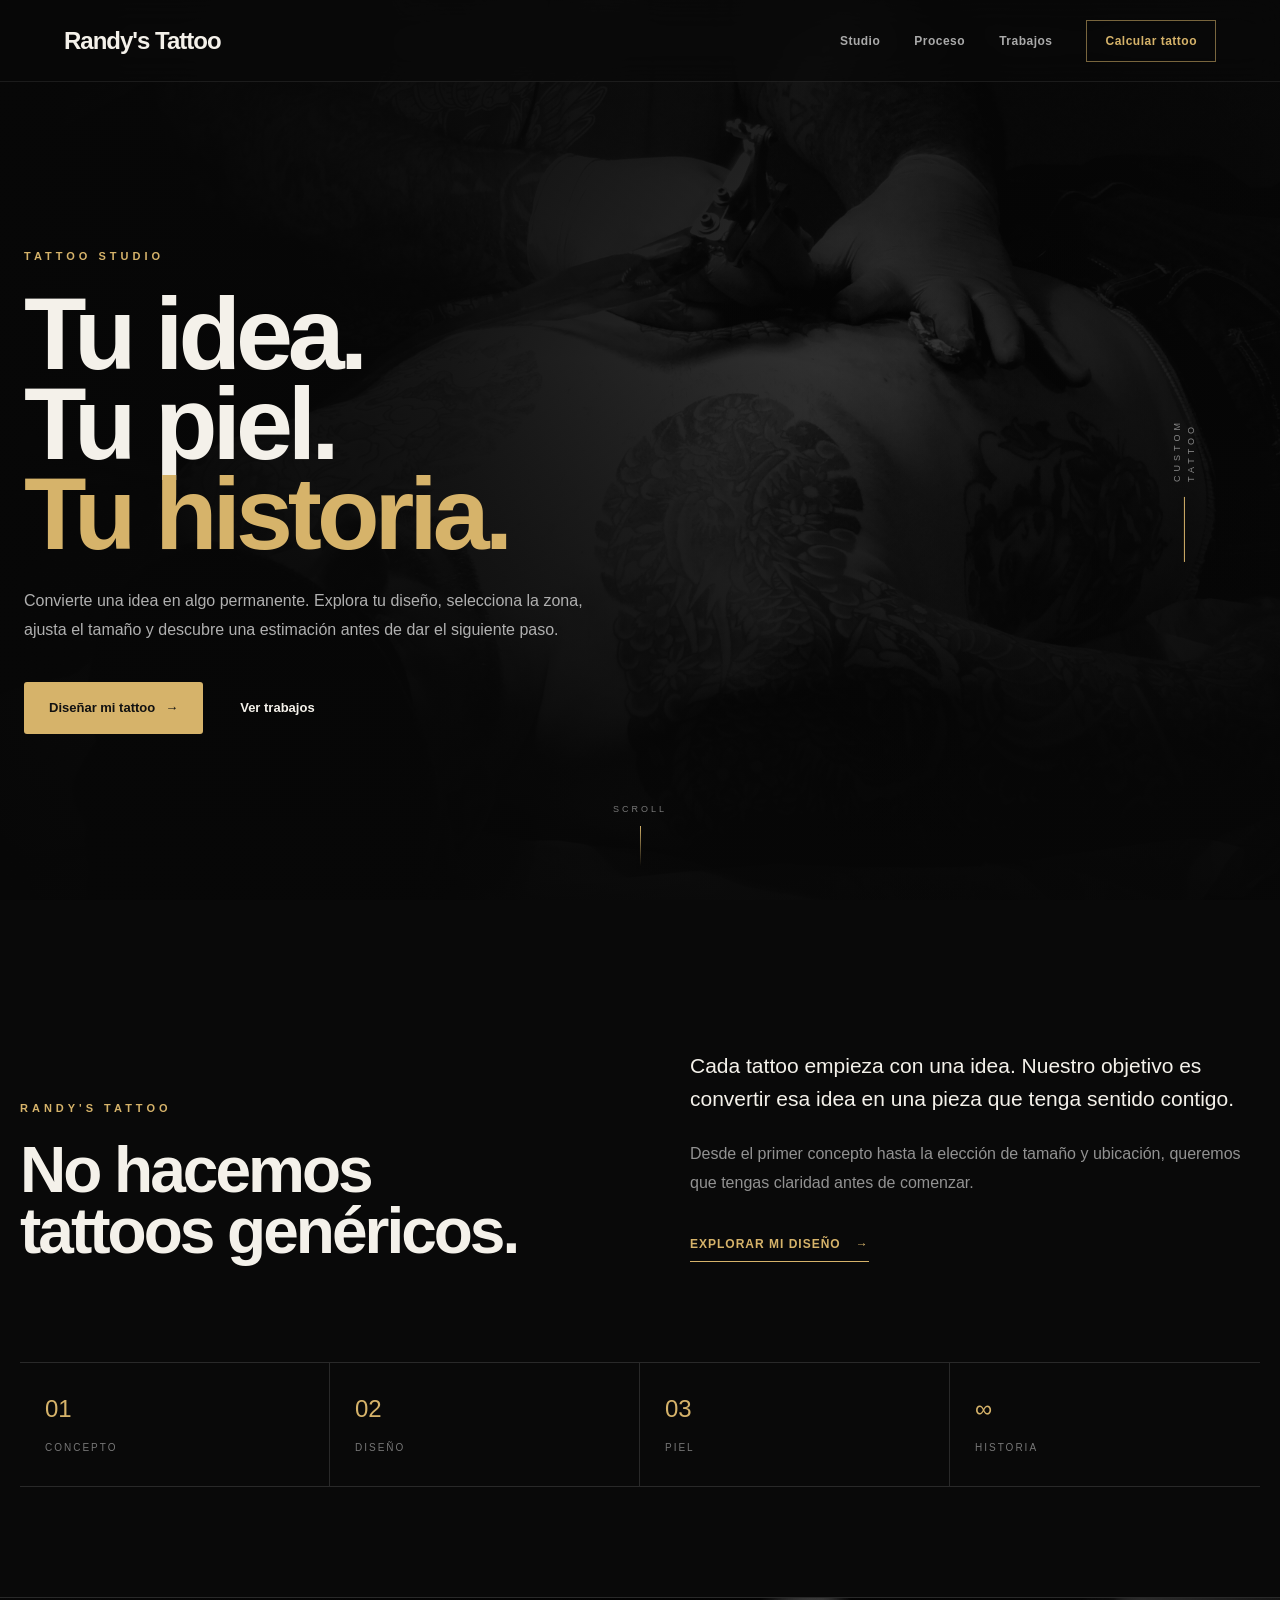
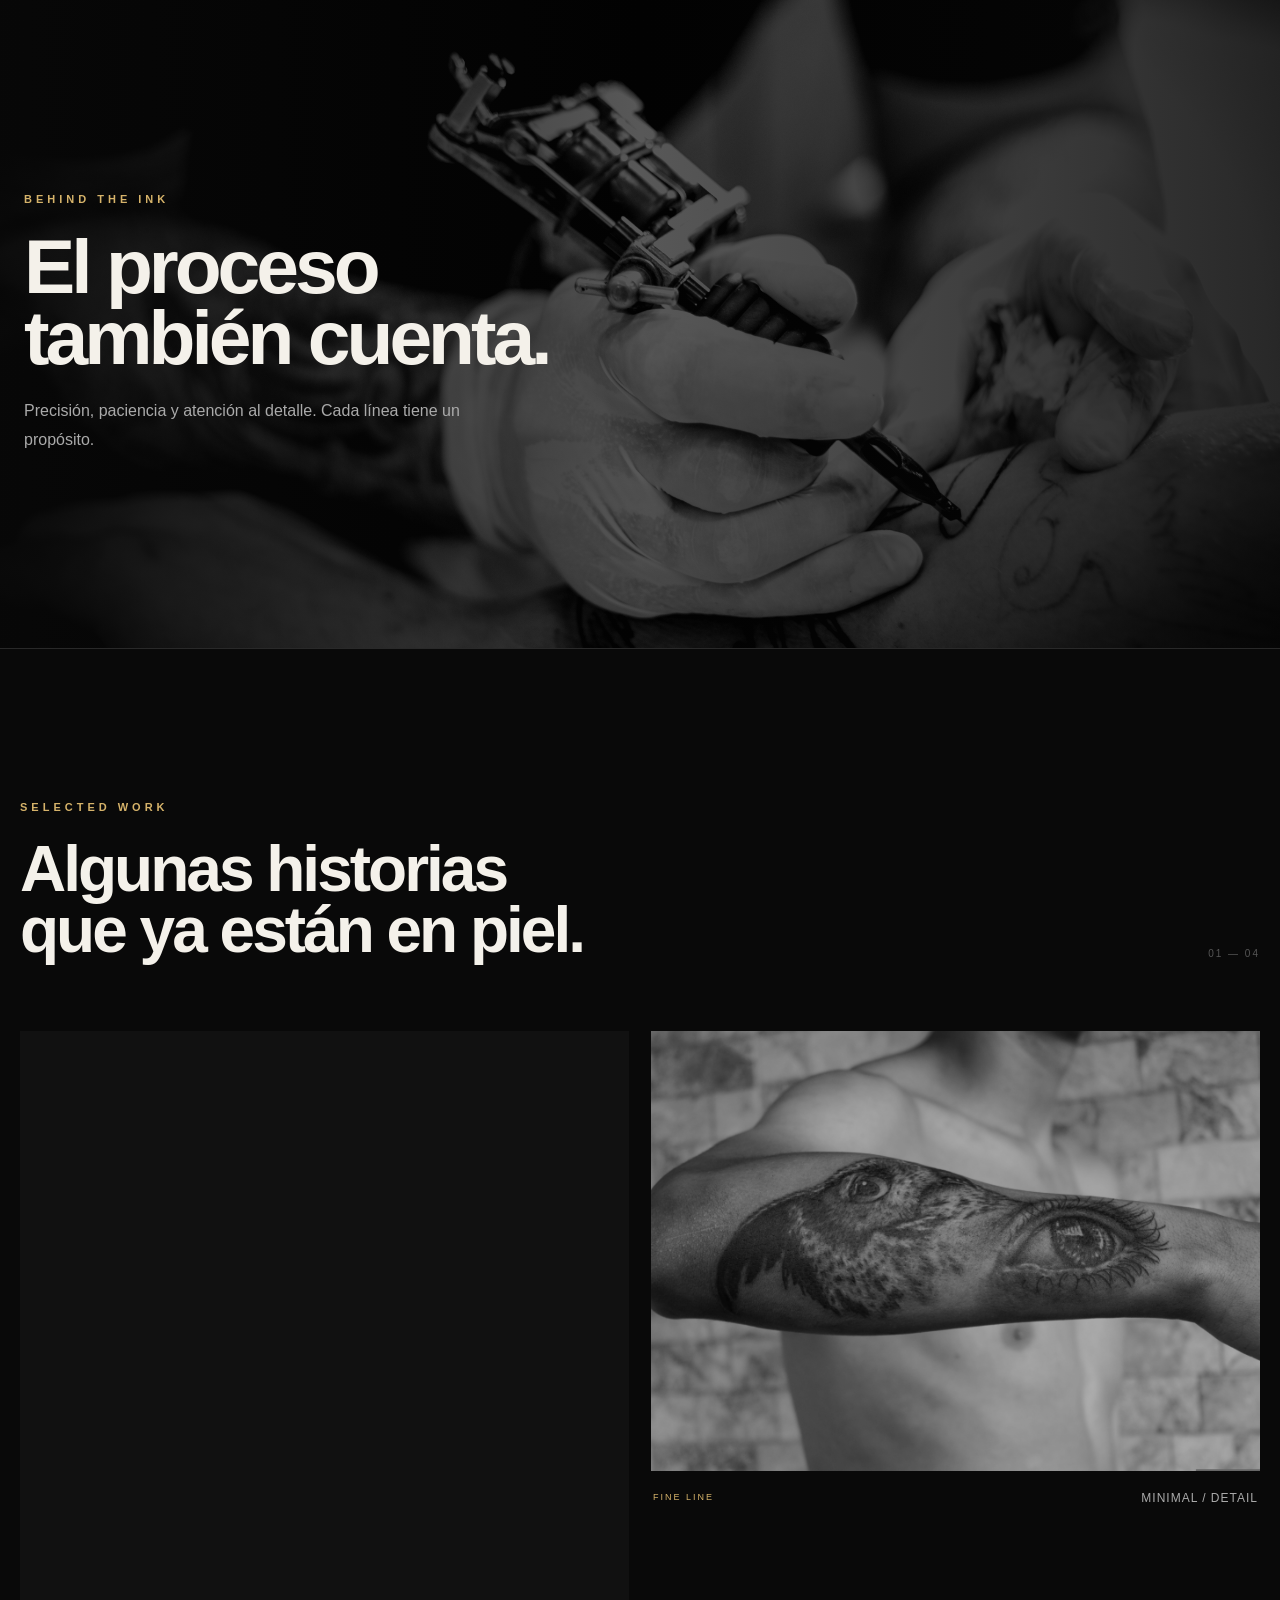
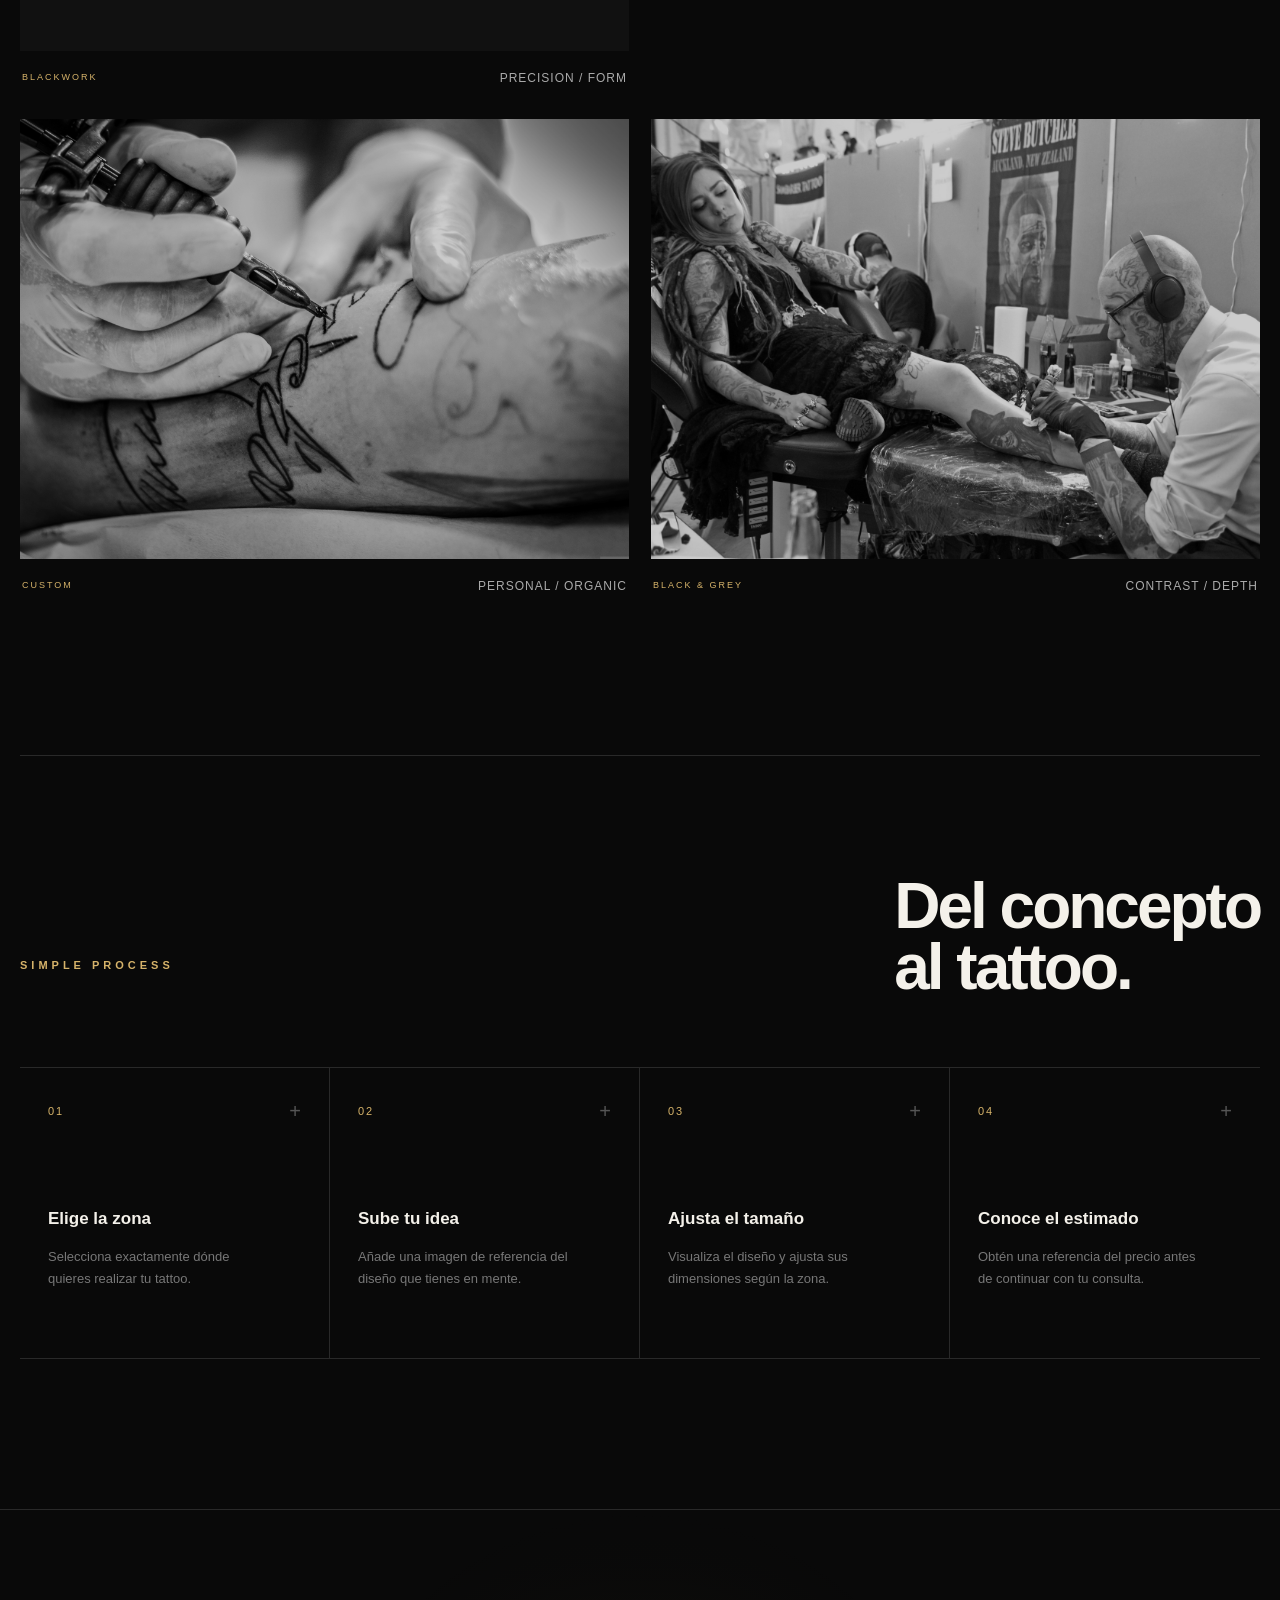
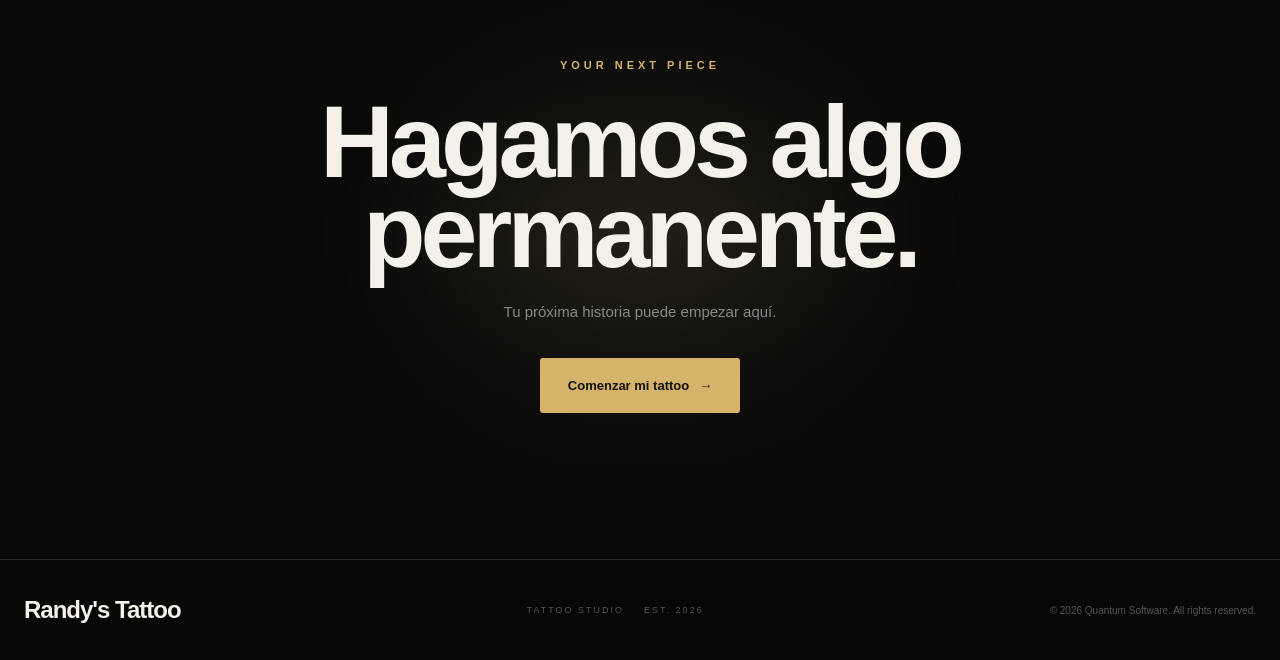
==== index.html @ d489a0da "version1.0 version1.0" ====
<!DOCTYPE html>
<html lang="es">
<head>

    <meta charset="UTF-8">

    <meta
        name="viewport"
        content="width=device-width, initial-scale=1.0"
    >

    <meta
        name="description"
        content="Randy's Tattoo. Tattoo Studio — Diseña tu próximo tattoo, visualiza la zona y obtén una estimación."
    >

    <title>Randy's Tattoo — Tattoo Studio</title>

    <link
        rel="stylesheet"
        href="css/global.css"
    >

    <link
        rel="stylesheet"
        href="css/landing.css"
    >

</head>


<body>


    <!-- =========================================
         NAVIGATION
    ========================================== -->

    <header class="navbar">

        <a
            href="index.html"
            class="logo"
        >
            Randy's Tattoo
        </a>


        <nav class="nav-links">

            <a href="#studio">
                Studio
            </a>

            <a href="#proceso">
                Proceso
            </a>

            <a href="#trabajos">
                Trabajos
            </a>

            <a
                href="pages/calculator.html"
                class="nav-cta"
            >
                Calcular tattoo
            </a>

        </nav>

    </header>



    <!-- =========================================
         MAIN
    ========================================== -->

    <main>


        <!-- =====================================
             HERO
        ====================================== -->

        <section class="hero">


            <!-- VIDEO BACKGROUND -->

            <div class="hero-media">

                <video
                    class="hero-video"
                    autoplay
                    muted
                    loop
                    playsinline
                    poster="assets/images/tattoo-hero.jpg"
                >

                    <source
                        src="assets/videos/tattoo-hero.mp4"
                        type="video/mp4"
                    >

                </video>

                <div class="hero-overlay"></div>

            </div>



            <!-- HERO CONTENT -->

            <div class="hero-content container">

                <div class="hero-copy">

                    <span class="eyebrow">
                        Tattoo Studio
                    </span>


                    <h1>

                        Tu idea.<br>

                        Tu piel.<br>

                        <span>
                            Tu historia.
                        </span>

                    </h1>


                    <p>

                        Convierte una idea en algo permanente.
                        Explora tu diseño, selecciona la zona,
                        ajusta el tamaño y descubre una estimación
                        antes de dar el siguiente paso.

                    </p>


                    <div class="hero-actions">

                        <a
                            href="pages/calculator.html"
                            class="btn btn-primary"
                        >
                            Diseñar mi tattoo
                            <span>→</span>
                        </a>


                        <a
                            href="#trabajos"
                            class="btn btn-ghost"
                        >
                            Ver trabajos
                        </a>

                    </div>

                </div>



                <!-- HERO SIDE INFO -->

                <div class="hero-side">

                    <div class="hero-side-line"></div>

                    <span>
                        CUSTOM<br>
                        TATTOO
                    </span>

                </div>


            </div>



            <!-- SCROLL INDICATOR -->

            <a
                href="#studio"
                class="scroll-indicator"
            >

                <span>
                    Scroll
                </span>

                <i></i>

            </a>


        </section>



        <!-- =====================================
             INTRO / STUDIO
        ====================================== -->

        <section
            class="studio section"
            id="studio"
        >

            <div class="studio-grid">


                <div class="studio-heading">

                    <span class="eyebrow">
                        Randy's Tattoo
                    </span>

                    <h2>
                        No hacemos<br>
                        tattoos genéricos.
                    </h2>

                </div>


                <div class="studio-copy">

                    <p class="large-copy">

                        Cada tattoo empieza con una idea.
                        Nuestro objetivo es convertir esa idea
                        en una pieza que tenga sentido contigo.

                    </p>


                    <p>

                        Desde el primer concepto hasta la elección
                        de tamaño y ubicación, queremos que tengas
                        claridad antes de comenzar.

                    </p>


                    <a
                        href="pages/calculator.html"
                        class="text-link"
                    >
                        Explorar mi diseño
                        <span>→</span>
                    </a>

                </div>

            </div>


            <div class="studio-stats">

                <div class="stat">

                    <strong>
                        01
                    </strong>

                    <span>
                        Concepto
                    </span>

                </div>


                <div class="stat">

                    <strong>
                        02
                    </strong>

                    <span>
                        Diseño
                    </span>

                </div>


                <div class="stat">

                    <strong>
                        03
                    </strong>

                    <span>
                        Piel
                    </span>

                </div>


                <div class="stat">

                    <strong>
                        ∞
                    </strong>

                    <span>
                        Historia
                    </span>

                </div>

            </div>

        </section>



        <!-- =====================================
             FEATURE VIDEO
        ====================================== -->

        <section class="feature-video">

            <div class="feature-video-media">

                <video
                    autoplay
                    muted
                    loop
                    playsinline
                    poster="assets/images/tattoo-process.jpg"
                >

                    <source
                        src="assets/videos/tattoo-process.mp4"
                        type="video/mp4"
                    >

                </video>

                <div class="feature-video-overlay"></div>

            </div>


            <div class="feature-video-content">

                <span class="eyebrow">
                    Behind the ink
                </span>

                <h2>
                    El proceso<br>
                    también cuenta.
                </h2>

                <p>
                    Precisión, paciencia y atención al detalle.
                    Cada línea tiene un propósito.
                </p>

            </div>

        </section>



        <!-- =====================================
             WORKS
        ====================================== -->

        <section
            class="works section"
            id="trabajos"
        >

            <div class="section-heading">

                <div>

                    <span class="eyebrow">
                        Selected work
                    </span>

                    <h2>
                        Algunas historias<br>
                        que ya están en piel.
                    </h2>

                </div>


                <span class="section-index">
                    01 — 04
                </span>

            </div>



            <div class="works-grid">


                <article class="work-card work-large">

                    <div
                        class="work-image"
                        style="background-image: url('assets/images/tattoo-01.jpg');"
                    ></div>

                    <div class="work-info">

                        <span>
                            Blackwork
                        </span>

                        <h3>
                            Precision / Form
                        </h3>

                    </div>

                </article>



                <article class="work-card">

                    <div
                        class="work-image"
                        style="background-image: url('assets/images/tattoo-02.jpg');"
                    ></div>

                    <div class="work-info">

                        <span>
                            Fine Line
                        </span>

                        <h3>
                            Minimal / Detail
                        </h3>

                    </div>

                </article>



                <article class="work-card">

                    <div
                        class="work-image"
                        style="background-image: url('assets/images/tattoo-03.jpg');"
                    ></div>

                    <div class="work-info">

                        <span>
                            Custom
                        </span>

                        <h3>
                            Personal / Organic
                        </h3>

                    </div>

                </article>



                <article class="work-card">

                    <div
                        class="work-image"
                        style="background-image: url('assets/images/tattoo-04.jpg');"
                    ></div>

                    <div class="work-info">

                        <span>
                            Black & Grey
                        </span>

                        <h3>
                            Contrast / Depth
                        </h3>

                    </div>

                </article>

            </div>

        </section>



        <!-- =====================================
             PROCESS
        ====================================== -->

        <section
            class="process section"
            id="proceso"
        >

            <div class="section-heading">

                <span class="eyebrow">
                    Simple process
                </span>

                <h2>
                    Del concepto<br>
                    al tattoo.
                </h2>

            </div>



            <div class="process-grid">


                <article class="process-card">

                    <div class="process-top">

                        <span class="process-number">
                            01
                        </span>

                        <span class="process-icon">
                            +
                        </span>

                    </div>

                    <h3>
                        Elige la zona
                    </h3>

                    <p>
                        Selecciona exactamente dónde quieres
                        realizar tu tattoo.
                    </p>

                </article>



                <article class="process-card">

                    <div class="process-top">

                        <span class="process-number">
                            02
                        </span>

                        <span class="process-icon">
                            +
                        </span>

                    </div>

                    <h3>
                        Sube tu idea
                    </h3>

                    <p>
                        Añade una imagen de referencia del
                        diseño que tienes en mente.
                    </p>

                </article>



                <article class="process-card">

                    <div class="process-top">

                        <span class="process-number">
                            03
                        </span>

                        <span class="process-icon">
                            +
                        </span>

                    </div>

                    <h3>
                        Ajusta el tamaño
                    </h3>

                    <p>
                        Visualiza el diseño y ajusta sus
                        dimensiones según la zona.
                    </p>

                </article>



                <article class="process-card">

                    <div class="process-top">

                        <span class="process-number">
                            04
                        </span>

                        <span class="process-icon">
                            +
                        </span>

                    </div>

                    <h3>
                        Conoce el estimado
                    </h3>

                    <p>
                        Obtén una referencia del precio antes
                        de continuar con tu consulta.
                    </p>

                </article>

            </div>

        </section>



        <!-- =====================================
             FINAL CTA
        ====================================== -->

        <section class="final-cta">


            <div class="final-cta-glow"></div>


            <div class="final-cta-content">

                <span class="eyebrow">
                    Your next piece
                </span>


                <h2>
                    Hagamos algo<br>
                    permanente.
                </h2>


                <p>
                    Tu próxima historia puede empezar aquí.
                </p>


                <a
                    href="pages/calculator.html"
                    class="btn btn-primary btn-large"
                >
                    Comenzar mi tattoo
                    <span>→</span>
                </a>

            </div>


        </section>


    </main>



    <!-- =========================================
         FOOTER
    ========================================== -->

    <footer>

        <div class="footer-inner">

            <a
                href="index.html"
                class="logo"
            >
                Randy's Tattoo
            </a>


            <div class="footer-center">

                <span>
                    Tattoo Studio
                </span>

                <span>
                    Est. 2026
                </span>

            </div>


            <p>
                © 2026 Quantum Software. All rights reserved.
            </p>

        </div>

    </footer>


</body>
</html>
---- css/global.css ----
/* =====================================
   RESET
===================================== */

* {
    margin: 0;
    padding: 0;
    box-sizing: border-box;
}


/* =====================================
   VARIABLES
===================================== */

:root {

    --background: #090909;
    --surface: #111111;
    --surface-light: #171717;

    --border: #292929;

    --text: #f4f1ea;
    --text-muted: #929292;

    --accent: #d6b36a;
    --accent-light: #ead39b;

    --max-width: 1300px;
}


/* =====================================
   BASE
===================================== */

html {
    scroll-behavior: smooth;
}

body {

    background: var(--background);

    color: var(--text);

    font-family:
        Arial,
        Helvetica,
        sans-serif;

    line-height: 1.5;
}


/* =====================================
   LINKS
===================================== */

a {

    color: inherit;

    text-decoration: none;
}


/* =====================================
   CONTAINER
===================================== */

.container {

    width: min(
        calc(100% - 40px),
        var(--max-width)
    );

    margin-inline: auto;
}


/* =====================================
   SECTION
===================================== */

.section {

    width: min(
        calc(100% - 40px),
        var(--max-width)
    );

    margin-inline: auto;

    padding-block: 120px;
}


/* =====================================
   EYEBROW
===================================== */

.eyebrow {

    display: block;

    color: var(--accent);

    text-transform: uppercase;

    letter-spacing: 4px;

    font-size: 11px;

    font-weight: 600;

    margin-bottom: 24px;
}


/* =====================================
   BUTTONS
===================================== */

.btn {

    display: inline-flex;

    align-items: center;

    justify-content: center;

    padding: 16px 25px;

    border-radius: 3px;

    font-size: 13px;

    font-weight: 700;

    transition: 0.25s ease;
}


.btn-primary {

    background: var(--accent);

    color: #111;
}


.btn-primary:hover {

    background: var(--accent-light);

    transform: translateY(-2px);
}


.btn-secondary {

    border: 1px solid var(--border);

    color: var(--text-muted);
}


.btn-secondary:hover {

    border-color: var(--accent);

    color: var(--text);
}
---- css/landing.css ----
/* ==================================================
   INK. — LANDING PAGE
================================================== */


/* ==================================================
   NAVBAR
================================================== */

.navbar {

    position: fixed;

    top: 0;
    left: 0;

    width: 100%;

    height: 82px;

    display: flex;

    align-items: center;

    justify-content: space-between;

    padding:
        0
        clamp(24px, 5vw, 70px);

    z-index: 100;

    border-bottom:
        1px solid
        rgba(255,255,255,0.08);

    background:
        rgba(9,9,9,0.72);

    backdrop-filter:
        blur(16px);

    -webkit-backdrop-filter:
        blur(16px);
}


.logo {

    font-size: 24px;

    font-weight: 900;

    letter-spacing: -1px;

    color: var(--text);

}


.logo span {

    color: var(--accent);

}


.nav-links {

    display: flex;

    align-items: center;

    gap: 34px;

}


.nav-links a {

    color: #aaa;

    font-size: 12px;

    font-weight: 600;

    letter-spacing: 0.5px;

    transition:
        color 0.25s ease;

}


.nav-links a:hover {

    color: var(--text);

}


.nav-links .nav-cta {

    padding:
        11px 18px;

    border:
        1px solid
        rgba(214,179,106,0.55);

    color: var(--accent);

}


.nav-links .nav-cta:hover {

    background: var(--accent);

    color: #111;

}


/* ==================================================
   HERO
================================================== */

.hero {

    position: relative;

    min-height: 100vh;

    min-height: 100svh;

    display: flex;

    align-items: center;

    overflow: hidden;

    background: #070707;
}


.hero-media {

    position: absolute;

    inset: 0;

    overflow: hidden;
}


.hero-video {

    width: 100%;

    height: 100%;

    object-fit: cover;

    opacity: 0.62;

    filter:
        grayscale(100%)
        contrast(1.15)
        brightness(0.55);

    transform: scale(1.03);
}


.hero-overlay {

    position: absolute;

    inset: 0;

    background:

        linear-gradient(
            90deg,
            rgba(7,7,7,0.98) 0%,
            rgba(7,7,7,0.82) 35%,
            rgba(7,7,7,0.42) 70%,
            rgba(7,7,7,0.75) 100%
        ),

        linear-gradient(
            180deg,
            rgba(7,7,7,0.55) 0%,
            transparent 40%,
            rgba(7,7,7,0.9) 100%
        );
}


.hero-content {

    position: relative;

    z-index: 2;

    width: min(
        calc(100% - 48px),
        var(--max-width)
    );

    margin-inline: auto;

    padding-top: 82px;

    display: flex;

    align-items: center;

    justify-content: space-between;
}


.hero-copy {

    max-width: 720px;
}


.hero-copy h1 {

    margin-bottom: 28px;

    font-size:
        clamp(58px, 8vw, 112px);

    line-height: 0.88;

    letter-spacing: -5px;

    font-weight: 800;
}


.hero-copy h1 span {

    color: var(--accent);

}


.hero-copy p {

    max-width: 570px;

    margin-bottom: 38px;

    color: #b0b0b0;

    font-size: 16px;

    line-height: 1.8;
}


.hero-actions {

    display: flex;

    align-items: center;

    gap: 12px;

}


.hero-side {

    display: flex;

    align-items: center;

    gap: 15px;

    transform:
        rotate(-90deg);

    transform-origin:
        center;

    color: rgba(255,255,255,0.5);

    font-size: 9px;

    letter-spacing: 4px;

    line-height: 1.5;
}


.hero-side-line {

    width: 65px;

    height: 1px;

    background: var(--accent);
}


/* ==================================================
   SCROLL
================================================== */

.scroll-indicator {

    position: absolute;

    z-index: 3;

    bottom: 34px;

    left: 50%;

    transform:
        translateX(-50%);

    display: flex;

    flex-direction: column;

    align-items: center;

    gap: 10px;

    color: #777;

    font-size: 9px;

    letter-spacing: 3px;

    text-transform: uppercase;
}


.scroll-indicator i {

    width: 1px;

    height: 40px;

    background:
        linear-gradient(
            to bottom,
            var(--accent),
            transparent
        );

    animation:
        scrollLine 1.8s
        ease-in-out
        infinite;
}


@keyframes scrollLine {

    0% {
        opacity: 0;
        transform: scaleY(0);
        transform-origin: top;
    }

    50% {
        opacity: 1;
        transform: scaleY(1);
    }

    100% {
        opacity: 0;
        transform: scaleY(0);
        transform-origin: bottom;
    }

}


/* ==================================================
   STUDIO
================================================== */

.studio {

    padding-top: 150px;

    padding-bottom: 110px;
}


.studio-grid {

    display: grid;

    grid-template-columns:
        minmax(0, 1fr)
        minmax(0, 1fr);

    gap: 100px;

    align-items: end;
}


.studio-heading h2,
.section-heading h2 {

    font-size:
        clamp(42px, 5vw, 72px);

    line-height: 0.95;

    letter-spacing: -3px;

    font-weight: 800;
}


.studio-copy {

    max-width: 570px;
}


.studio-copy p {

    color: var(--text-muted);

    line-height: 1.8;

    margin-bottom: 25px;
}


.studio-copy .large-copy {

    color: var(--text);

    font-size: 21px;

    line-height: 1.55;
}


.text-link {

    display: inline-flex;

    gap: 15px;

    margin-top: 12px;

    padding-bottom: 8px;

    border-bottom:
        1px solid
        var(--accent);

    color: var(--accent);

    font-size: 12px;

    font-weight: 700;

    text-transform: uppercase;

    letter-spacing: 1px;
}


.text-link span {

    transition:
        transform 0.25s ease;
}


.text-link:hover span {

    transform:
        translateX(5px);
}


/* ==================================================
   STATS
================================================== */

.studio-stats {

    display: grid;

    grid-template-columns:
        repeat(4, 1fr);

    margin-top: 100px;

    border-top:
        1px solid var(--border);

    border-bottom:
        1px solid var(--border);
}


.stat {

    padding:
        28px 25px;

    border-right:
        1px solid var(--border);
}


.stat:last-child {

    border-right: 0;
}


.stat strong {

    display: block;

    margin-bottom: 7px;

    color: var(--accent);

    font-size: 24px;

    font-weight: 500;
}


.stat span {

    color: #777;

    font-size: 10px;

    text-transform: uppercase;

    letter-spacing: 2px;
}


/* ==================================================
   FEATURE VIDEO
================================================== */

.feature-video {

    position: relative;

    min-height: 650px;

    overflow: hidden;

    border-top:
        1px solid var(--border);

    border-bottom:
        1px solid var(--border);
}


.feature-video-media {

    position: absolute;

    inset: 0;
}


.feature-video-media video {

    width: 100%;

    height: 100%;

    object-fit: cover;

    filter:
        grayscale(100%)
        contrast(1.15)
        brightness(0.45);

    transform:
        scale(1.02);
}


.feature-video-overlay {

    position: absolute;

    inset: 0;

    background:
        linear-gradient(
            90deg,
            rgba(8,8,8,0.9),
            rgba(8,8,8,0.25),
            rgba(8,8,8,0.7)
        );
}


.feature-video-content {

    position: relative;

    z-index: 2;

    width: min(
        calc(100% - 48px),
        var(--max-width)
    );

    margin-inline: auto;

    min-height: 650px;

    display: flex;

    flex-direction: column;

    justify-content: center;
}


.feature-video-content h2 {

    margin-bottom: 25px;

    font-size:
        clamp(48px, 6vw, 82px);

    line-height: 0.92;

    letter-spacing: -4px;
}


.feature-video-content p {

    max-width: 450px;

    color: #aaa;

    line-height: 1.8;
}


/* ==================================================
   WORKS
================================================== */

.works {

    padding-top: 150px;

    padding-bottom: 150px;
}


.section-heading {

    display: flex;

    align-items: end;

    justify-content: space-between;

    gap: 30px;

    margin-bottom: 70px;
}


.section-index {

    color: #555;

    font-size: 10px;

    letter-spacing: 2px;
}


.works-grid {

    display: grid;

    grid-template-columns:
        repeat(2, 1fr);

    gap: 22px;
}


.work-card {

    overflow: hidden;
}


.work-image {

    min-height: 440px;

    background-color: #151515;

    background-position: center;

    background-size: cover;

    background-repeat: no-repeat;

    filter:
        grayscale(100%)
        brightness(0.8);

    transition:
        transform 0.6s ease,
        filter 0.6s ease;
}


.work-large .work-image {

    min-height: 620px;
}


.work-card:hover .work-image {

    transform: scale(1.035);

    filter:
        grayscale(20%)
        brightness(0.95);
}


.work-info {

    display: flex;

    align-items: center;

    justify-content: space-between;

    gap: 20px;

    padding:
        18px 2px 10px;
}


.work-info span {

    color: var(--accent);

    font-size: 9px;

    text-transform: uppercase;

    letter-spacing: 2px;
}


.work-info h3 {

    color: #aaa;

    font-size: 12px;

    font-weight: 500;

    text-transform: uppercase;

    letter-spacing: 1px;
}


/* ==================================================
   PROCESS
================================================== */

.process {

    padding-top: 120px;

    padding-bottom: 150px;

    border-top:
        1px solid var(--border);
}


.process-grid {

    display: grid;

    grid-template-columns:
        repeat(4, 1fr);

    border-top:
        1px solid var(--border);

    border-bottom:
        1px solid var(--border);
}


.process-card {

    min-height: 290px;

    padding: 28px;

    border-right:
        1px solid var(--border);

    transition:
        background 0.3s ease;
}


.process-card:last-child {

    border-right: 0;
}


.process-card:hover {

    background:
        rgba(214,179,106,0.045);
}


.process-top {

    display: flex;

    align-items: center;

    justify-content: space-between;

    margin-bottom: 80px;
}


.process-number {

    color: var(--accent);

    font-size: 11px;

    letter-spacing: 2px;
}


.process-icon {

    color: #555;

    font-size: 20px;

    font-weight: 300;
}


.process-card h3 {

    margin-bottom: 14px;

    font-size: 17px;
}


.process-card p {

    max-width: 220px;

    color: #777;

    font-size: 13px;

    line-height: 1.7;
}


/* ==================================================
   CTA
================================================== */

.final-cta {

    position: relative;

    min-height: 650px;

    display: flex;

    align-items: center;

    justify-content: center;

    overflow: hidden;

    text-align: center;

    border-top:
        1px solid var(--border);
}


.final-cta::before {

    content: "";

    position: absolute;

    width: 650px;

    height: 650px;

    border-radius: 50%;

    background:
        radial-gradient(
            circle,
            rgba(214,179,106,0.14),
            transparent 68%
        );

    filter:
        blur(20px);
}


.final-cta-glow {

    position: absolute;

    inset: 0;

    background:
        linear-gradient(
            180deg,
            #090909,
            transparent,
            #090909
        );
}


.final-cta-content {

    position: relative;

    z-index: 2;
}


.final-cta-content h2 {

    margin-bottom: 24px;

    font-size:
        clamp(55px, 8vw, 105px);

    line-height: 0.88;

    letter-spacing: -5px;
}


.final-cta-content p {

    margin-bottom: 34px;

    color: #888;

    font-size: 15px;
}


.btn-large {

    padding:
        18px 28px;

}


.btn span {

    margin-left: 10px;

    transition:
        transform 0.25s ease;
}


.btn:hover span {

    transform:
        translateX(4px);
}


/* ==================================================
   FOOTER
================================================== */

footer {

    border-top:
        1px solid var(--border);

    background: #070707;
}


.footer-inner {

    width: min(
        calc(100% - 48px),
        var(--max-width)
    );

    min-height: 100px;

    margin-inline: auto;

    display: flex;

    align-items: center;

    justify-content: space-between;

    gap: 30px;
}


.footer-center {

    display: flex;

    gap: 20px;

    color: #555;

    font-size: 9px;

    text-transform: uppercase;

    letter-spacing: 2px;
}


.footer-inner p {

    color: #555;

    font-size: 10px;
}


/* ==================================================
   RESPONSIVE
================================================== */

@media (max-width: 900px) {


    .nav-links {

        gap: 18px;

    }


    .nav-links a:not(.nav-cta) {

        display: none;

    }


    .hero-side {

        display: none;

    }


    .studio-grid {

        grid-template-columns: 1fr;

        gap: 45px;

    }


    .process-grid {

        grid-template-columns:
            repeat(2, 1fr);

    }


    .process-card:nth-child(2) {

        border-right: 0;

    }


    .process-card:nth-child(-n+2) {

        border-bottom:
            1px solid var(--border);

    }


}


@media (max-width: 700px) {


    .navbar {

        height: 70px;

    }


    .nav-links .nav-cta {

        padding:
            9px 13px;

        font-size: 10px;

    }


    .hero {

        min-height: 850px;

    }


    .hero-content {

        padding-top: 100px;

    }


    .hero-copy h1 {

        font-size:
            clamp(52px, 16vw, 82px);

        letter-spacing: -3px;

    }


    .hero-copy p {

        font-size: 14px;

    }


    .hero-actions {

        flex-direction: column;

        align-items: stretch;

        max-width: 280px;

    }


    .btn {

        width: 100%;

    }


    .studio-stats {

        grid-template-columns:
            repeat(2, 1fr);

    }


    .stat:nth-child(2) {

        border-right: 0;

    }


    .stat:nth-child(-n+2) {

        border-bottom:
            1px solid var(--border);

    }


    .feature-video,
    .feature-video-content {

        min-height: 550px;

    }


    .works-grid {

        grid-template-columns: 1fr;

    }


    .work-large .work-image,
    .work-image {

        min-height: 430px;

    }


    .section-heading {

        align-items: start;

        flex-direction: column;

    }


    .process-grid {

        grid-template-columns: 1fr;

    }


    .process-card {

        min-height: 250px;

        border-right: 0;

        border-bottom:
            1px solid var(--border);

    }


    .process-card:last-child {

        border-bottom: 0;

    }


    .process-card:nth-child(-n+2) {

        border-bottom:
            1px solid var(--border);

    }


    .process-top {

        margin-bottom: 55px;

    }


    .final-cta {

        min-height: 570px;

    }


    .final-cta-content h2 {

        font-size:
            clamp(48px, 14vw, 75px);

        letter-spacing: -3px;

    }


    .footer-inner {

        padding-block: 30px;

        flex-direction: column;

        justify-content: center;

        text-align: center;

    }

}


@media (prefers-reduced-motion: reduce) {

    html {

        scroll-behavior: auto;

    }


    *,
    *::before,
    *::after {

        animation-duration: 0.01ms !important;

        animation-iteration-count: 1 !important;

        transition-duration: 0.01ms !important;

    }

}
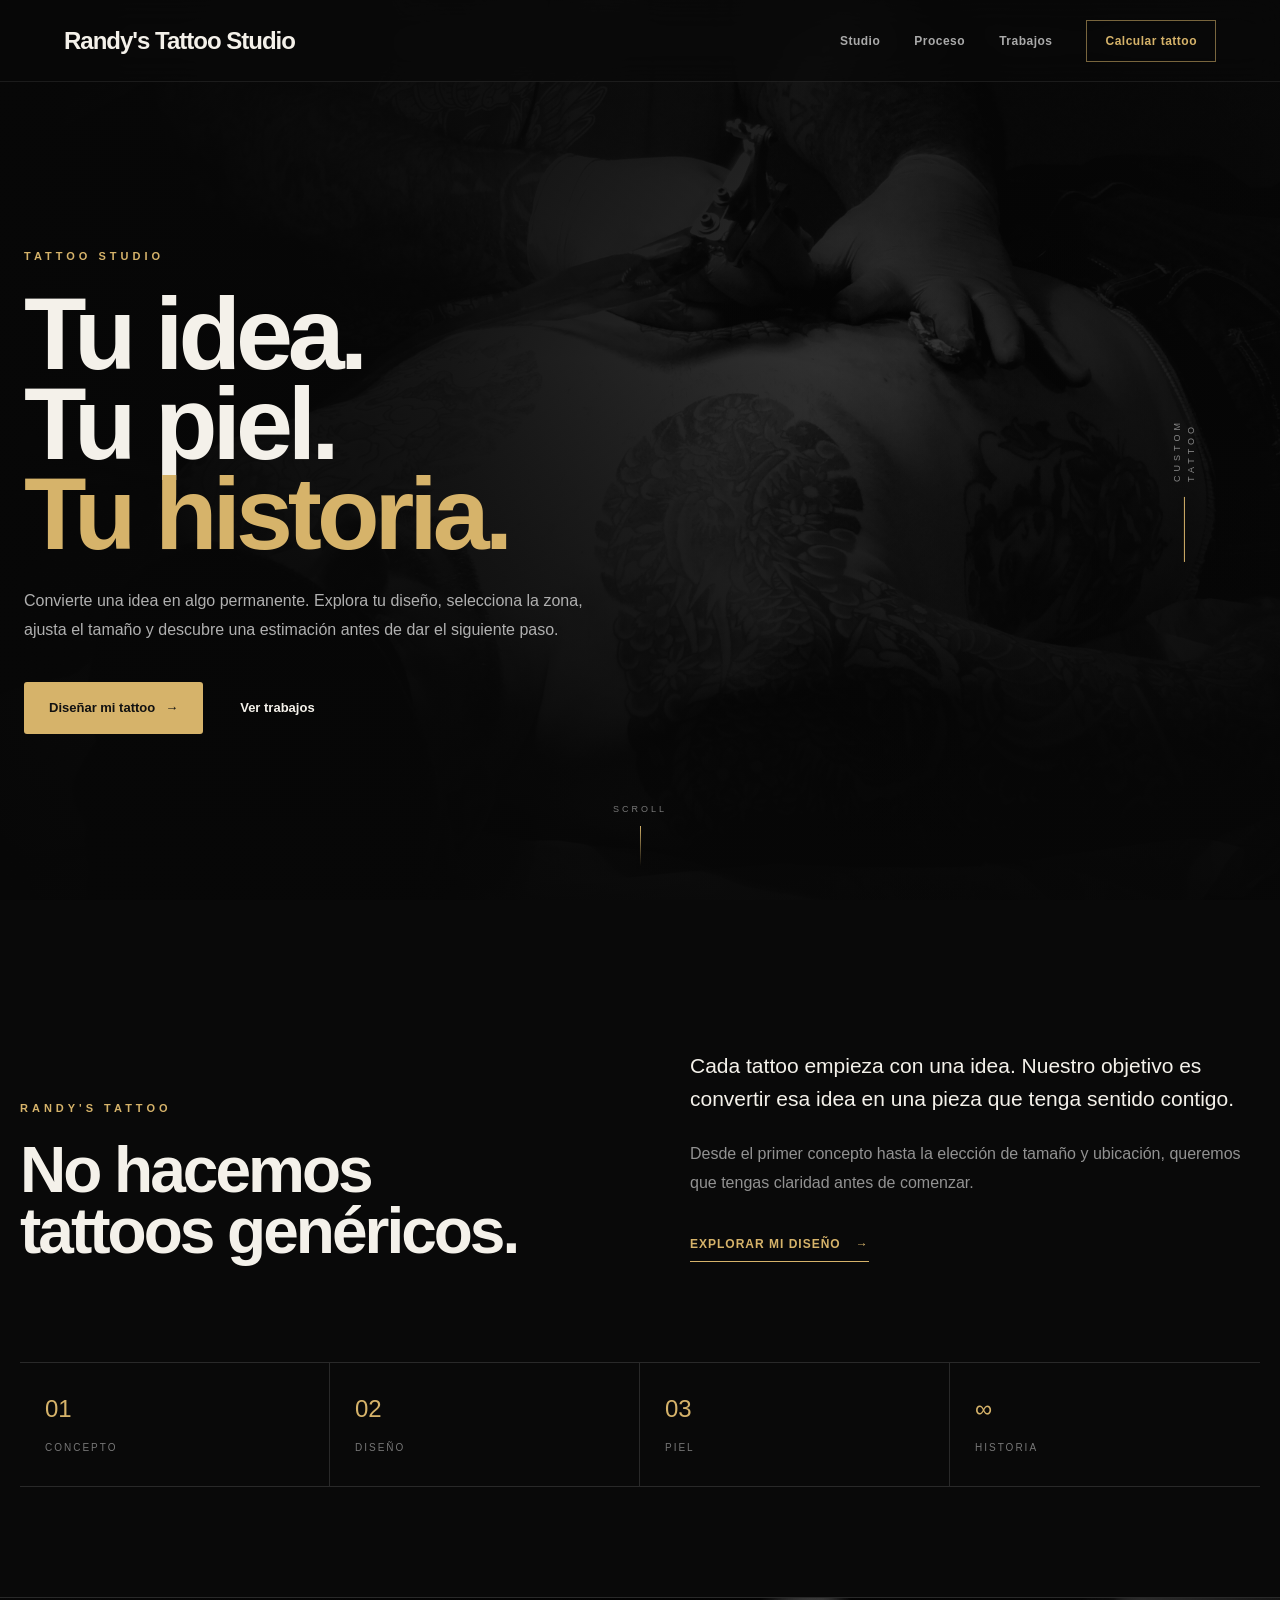
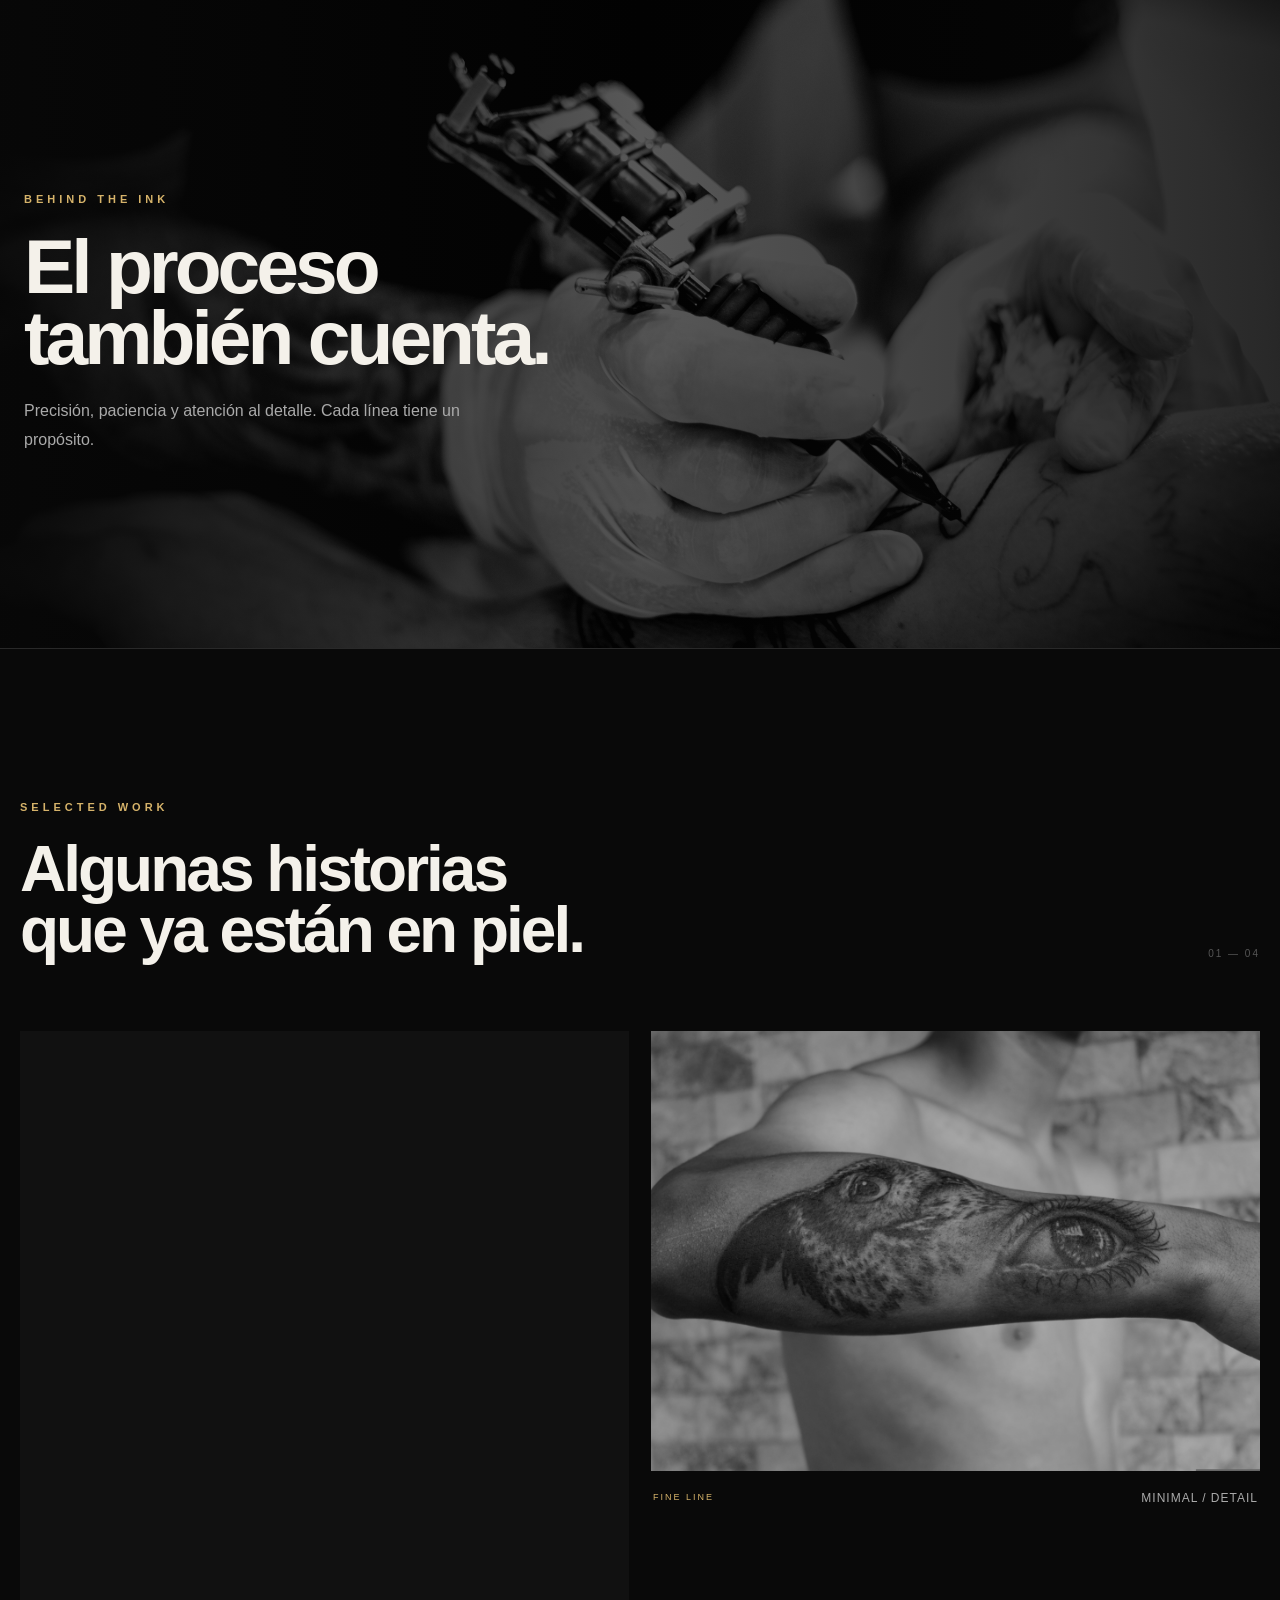
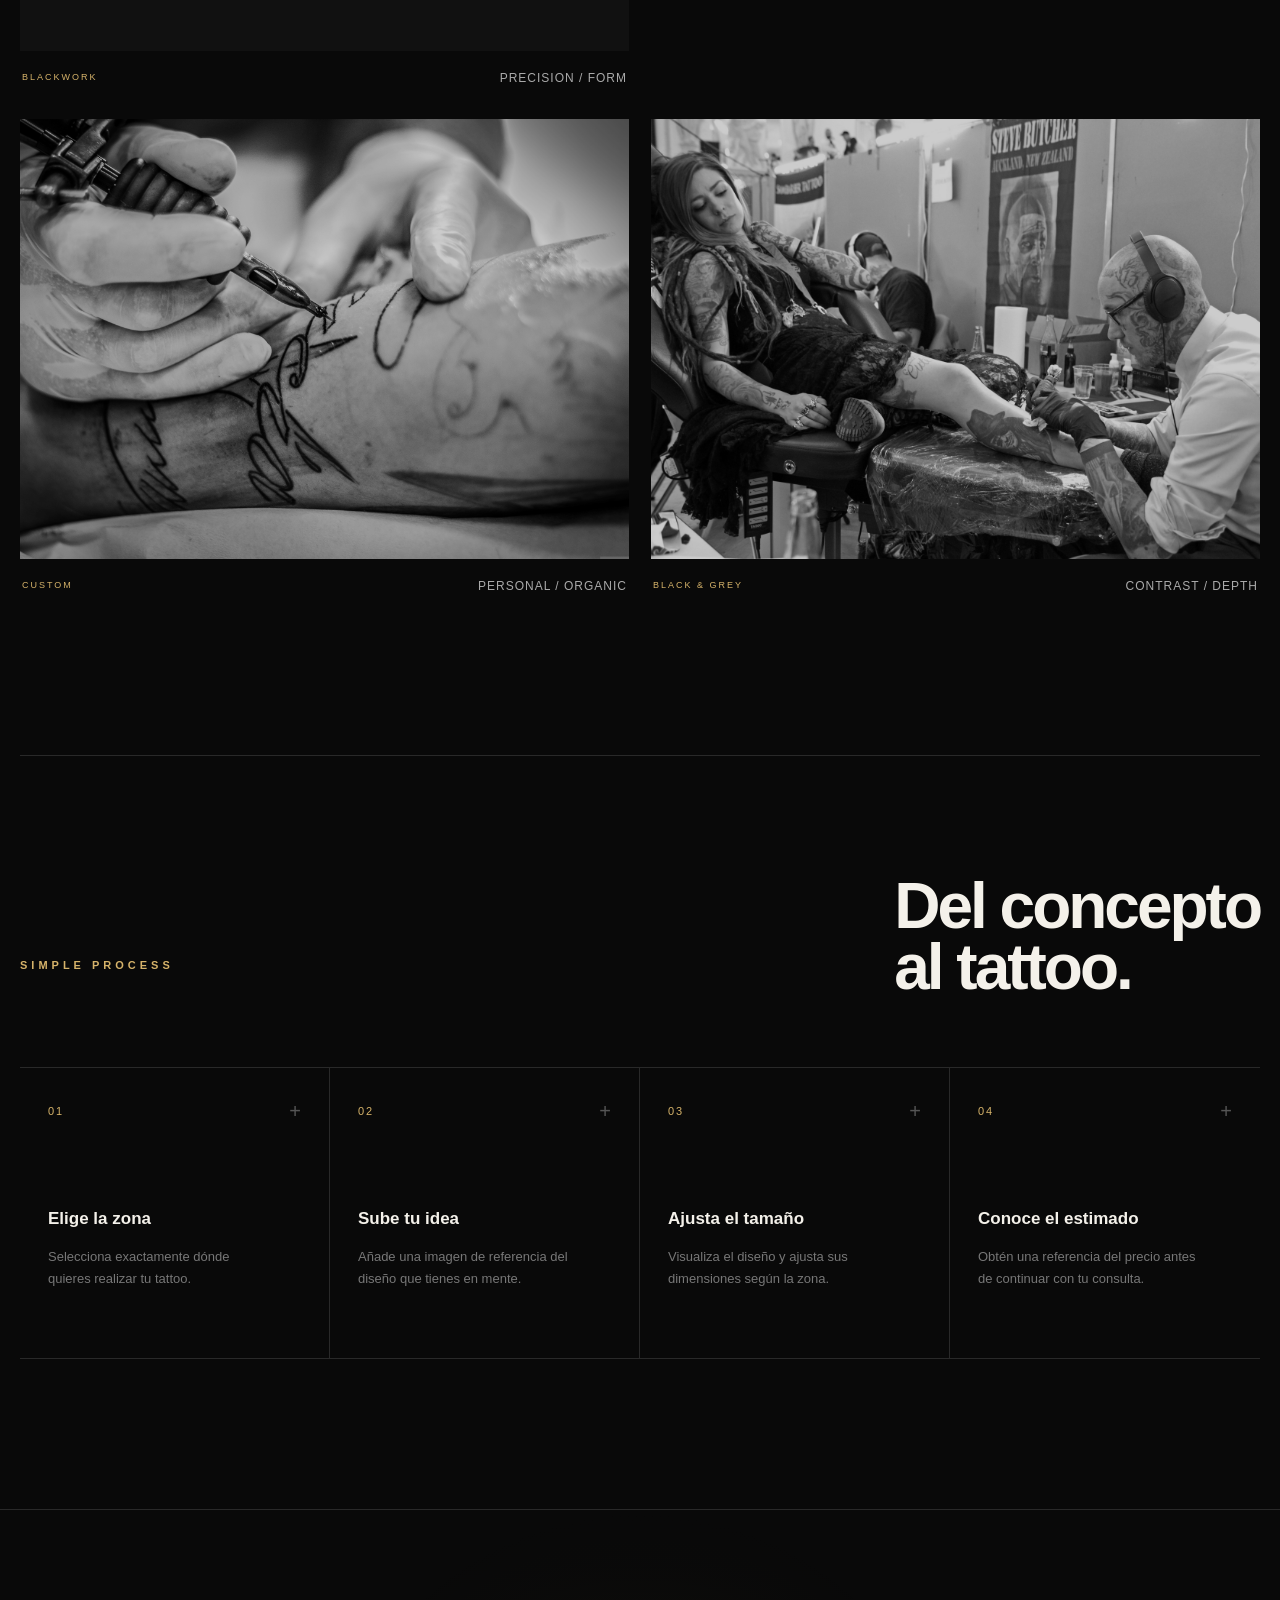
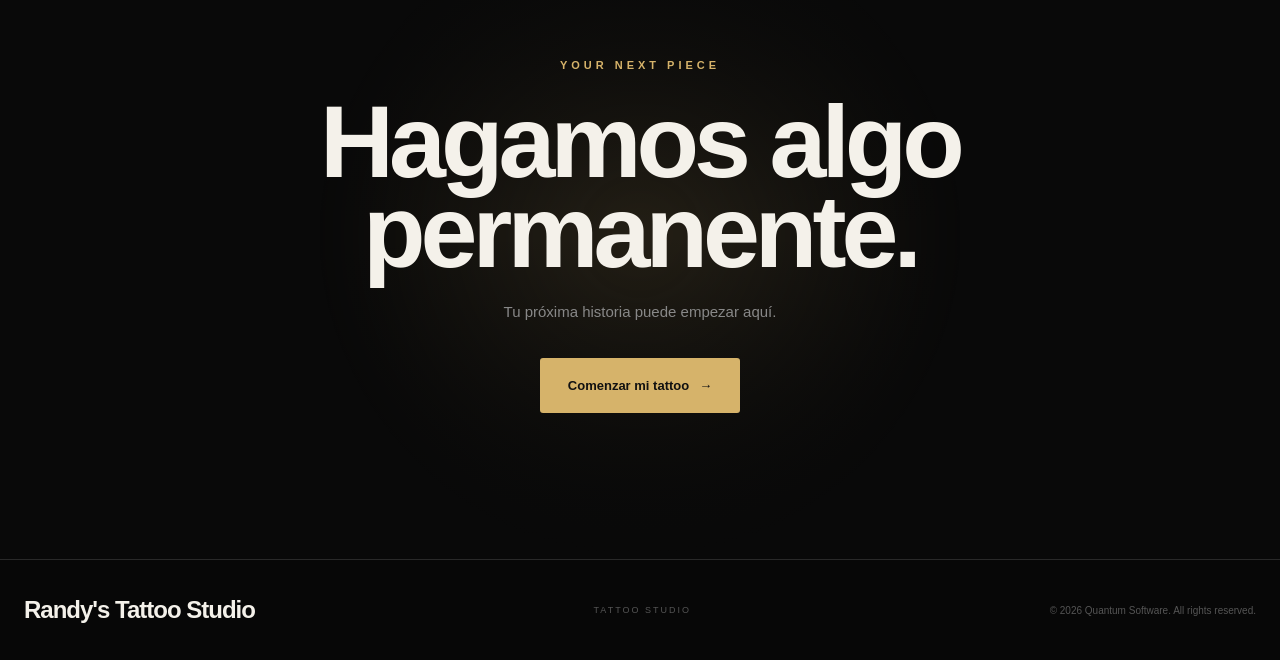
==== commit 8a737400: "Update branding from 'Randy's Tattoo' to 'Randy's Tattoo Studio'" ====
--- a/index.html
+++ b/index.html
@@ -11,10 +11,10 @@
 
     <meta
         name="description"
-        content="Randy's Tattoo. Tattoo Studio — Diseña tu próximo tattoo, visualiza la zona y obtén una estimación."
+        content="Randy's Tattoo Studio. Tattoo Studio — Diseña tu próximo tattoo, visualiza la zona y obtén una estimación."
     >
 
-    <title>Randy's Tattoo — Tattoo Studio</title>
+    <title>Randy's Tattoo Studio</title>
 
     <link
         rel="stylesheet"
@@ -42,7 +42,7 @@
             href="index.html"
             class="logo"
         >
-            Randy's Tattoo
+            Randy's Tattoo Studio
         </a>
 
 
@@ -706,7 +706,7 @@
                 href="index.html"
                 class="logo"
             >
-                Randy's Tattoo
+                Randy's Tattoo Studio
             </a>
 
 
@@ -717,7 +717,7 @@
                 </span>
 
                 <span>
-                    Est. 2026
+                    
                 </span>
 
             </div>
